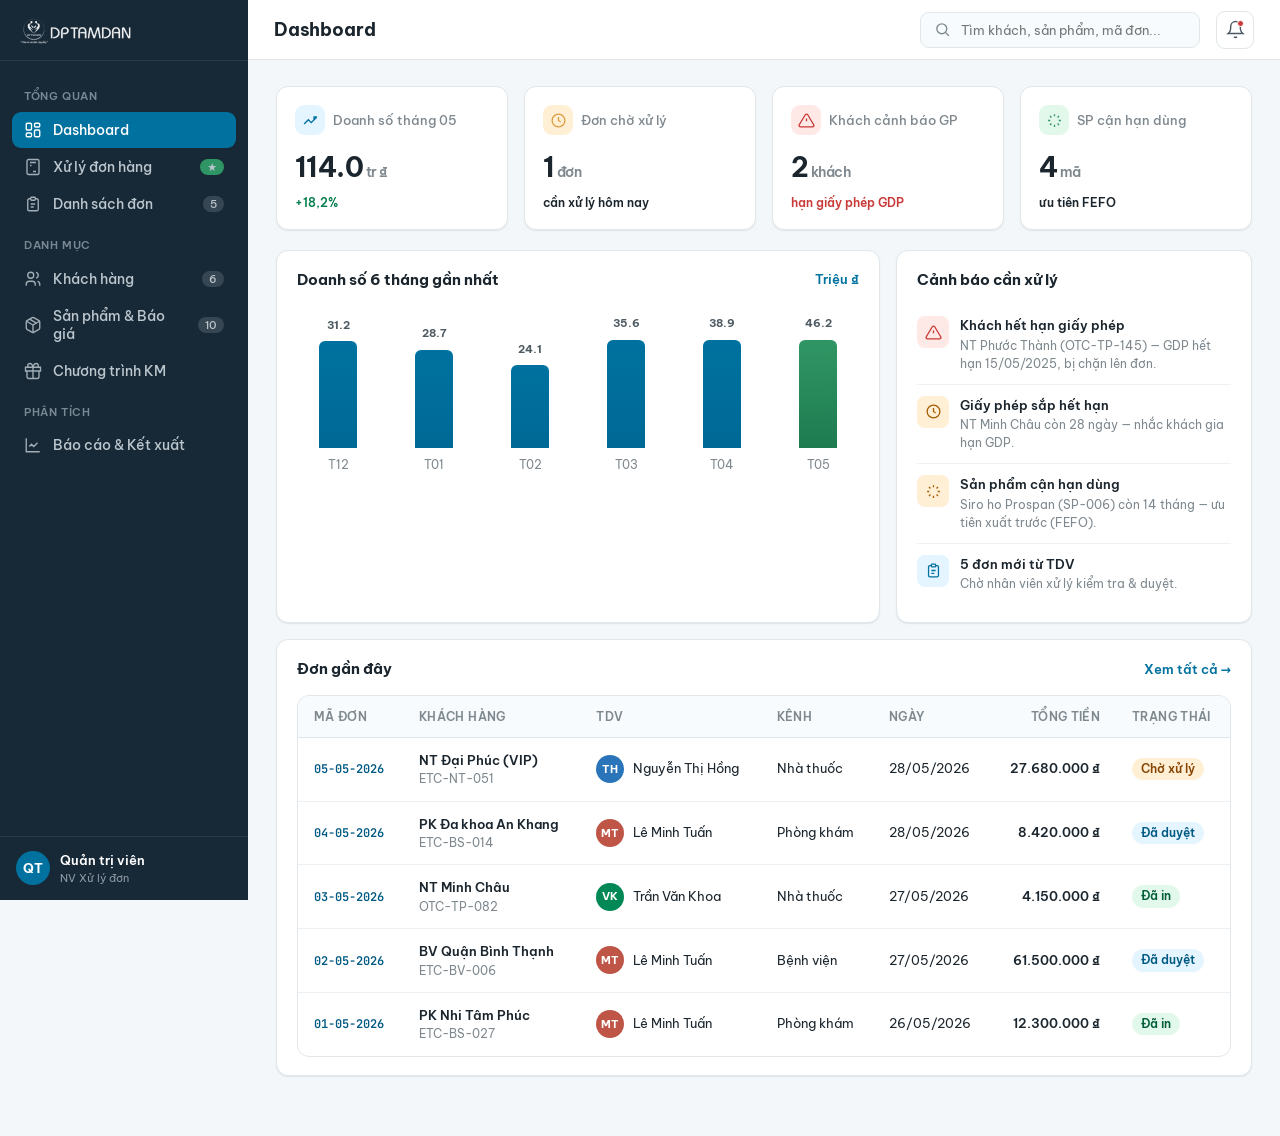
==== Web Admin.html @ df21a95e "feat: initialize administrative management modules, UI components, and demonstration assets" ====
<!DOCTYPE html>
<html lang="vi">
<head>
<meta charset="utf-8"/>
<meta name="viewport" content="width=device-width, initial-scale=1"/>
<title>Tâm Đan · Web Admin</title>
<link rel="stylesheet" href="app/theme.css"/>
<link rel="stylesheet" href="app/webadmin.css"/>
<link rel="stylesheet" href="app/order.css"/>
</head>
<body>
<div id="app" class="app"></div>

<script src="app/data.js"></script>
<script src="app/engine.js"></script>
<script src="app/admin-core.js"></script>
<script src="app/admin-order.js"></script>
<script src="app/admin-catalog.js"></script>
<script src="app/tweaks.js"></script>
<script>render();</script>
</body>
</html>
---- app/theme.css ----
/* =========================================================================
   THEME — Hệ thống Quản trị Bán hàng Tâm Đan
   Tông y dược tin cậy: xanh dương chủ đạo, xanh lá tích cực, đỏ cảnh báo.
   ========================================================================= */
@import url('https://fonts.googleapis.com/css2?family=Be+Vietnam+Pro:wght@300;400;500;600;700;800&family=JetBrains+Mono:wght@400;500;600&display=swap');

:root {
  /* Palette mặc định — "Xanh y dược" */
  --bg:        oklch(0.975 0.006 235);
  --surface:   oklch(1 0 0);
  --surface-2: oklch(0.985 0.005 235);
  --ink:       oklch(0.26 0.02 240);
  --ink-soft:  oklch(0.46 0.02 240);
  --ink-mute:  oklch(0.62 0.015 240);
  --line:      oklch(0.92 0.008 235);
  --line-soft: oklch(0.955 0.006 235);

  --primary:      oklch(0.52 0.11 235);
  --primary-700:  oklch(0.44 0.10 238);
  --primary-600:  oklch(0.49 0.11 236);
  --primary-50:   oklch(0.96 0.022 235);
  --primary-100:  oklch(0.93 0.038 235);

  --accent:     oklch(0.60 0.12 158);  /* xanh lá tích cực */
  --accent-50:  oklch(0.96 0.03 158);
  --accent-100: oklch(0.92 0.05 158);

  --warn:    oklch(0.74 0.13 72);
  --warn-50: oklch(0.96 0.04 75);
  --danger:    oklch(0.56 0.18 26);
  --danger-50: oklch(0.96 0.035 26);

  --sidebar:     oklch(0.27 0.035 245);
  --sidebar-2:   oklch(0.31 0.04 245);
  --sidebar-ink: oklch(0.86 0.015 235);

  --radius: 12px;
  --radius-sm: 8px;
  --radius-lg: 18px;
  --shadow-sm: 0 1px 2px oklch(0.4 0.03 240 / 0.06), 0 1px 1px oklch(0.4 0.03 240 / 0.04);
  --shadow:    0 4px 14px oklch(0.4 0.03 240 / 0.08), 0 1px 3px oklch(0.4 0.03 240 / 0.05);
  --shadow-lg: 0 18px 48px oklch(0.35 0.04 245 / 0.16);

  --font: 'Be Vietnam Pro', system-ui, sans-serif;
  --mono: 'JetBrains Mono', ui-monospace, monospace;
}

/* Biến thể phong cách qua Tweaks: data-theme trên :root */
:root[data-theme="green"] {
  --primary:     oklch(0.52 0.10 162);
  --primary-700: oklch(0.43 0.09 164);
  --primary-600: oklch(0.48 0.10 163);
  --primary-50:  oklch(0.96 0.024 162);
  --primary-100: oklch(0.93 0.04 162);
  --accent:      oklch(0.58 0.12 235);
  --accent-50:   oklch(0.96 0.03 235);
  --accent-100:  oklch(0.92 0.05 235);
  --sidebar:     oklch(0.28 0.035 168);
  --sidebar-2:   oklch(0.32 0.04 168);
}
:root[data-theme="slate"] {
  --primary:     oklch(0.44 0.04 245);
  --primary-700: oklch(0.36 0.035 248);
  --primary-600: oklch(0.41 0.04 246);
  --primary-50:  oklch(0.96 0.008 245);
  --primary-100: oklch(0.92 0.012 245);
  --accent:      oklch(0.58 0.10 200);
  --accent-50:   oklch(0.96 0.025 200);
  --accent-100:  oklch(0.92 0.04 200);
  --sidebar:     oklch(0.24 0.012 248);
  --sidebar-2:   oklch(0.29 0.015 248);
}

* { box-sizing: border-box; }
html, body { margin: 0; padding: 0; }
body {
  font-family: var(--font);
  color: var(--ink);
  background: var(--bg);
  font-size: 14px;
  line-height: 1.5;
  -webkit-font-smoothing: antialiased;
  text-rendering: optimizeLegibility;
}
button { font-family: inherit; cursor: pointer; }
.num { font-variant-numeric: tabular-nums; font-feature-settings: "tnum"; }
.mono { font-family: var(--mono); }

/* ---- Tiện ích chung ---- */
.badge {
  display: inline-flex; align-items: center; gap: 5px;
  padding: 2px 9px; border-radius: 999px; font-size: 11.5px; font-weight: 600;
  line-height: 1.6; white-space: nowrap;
}
.badge-blue   { background: var(--primary-50); color: var(--primary-700); }
.badge-green  { background: var(--accent-50); color: oklch(0.42 0.11 158); }
.badge-warn   { background: var(--warn-50); color: oklch(0.46 0.12 60); }
.badge-danger { background: var(--danger-50); color: var(--danger); }
.badge-gray   { background: var(--surface-2); color: var(--ink-soft); border: 1px solid var(--line); }
.dot { width: 7px; height: 7px; border-radius: 50%; display: inline-block; }

.btn {
  display: inline-flex; align-items: center; justify-content: center; gap: 7px;
  padding: 9px 16px; border-radius: var(--radius-sm); border: 1px solid transparent;
  font-size: 13.5px; font-weight: 600; transition: all .15s ease; white-space: nowrap;
}
.btn-primary { background: var(--primary); color: #fff; box-shadow: var(--shadow-sm); }
.btn-primary:hover { background: var(--primary-600); }
.btn-ghost { background: var(--surface); color: var(--ink-soft); border-color: var(--line); }
.btn-ghost:hover { background: var(--surface-2); color: var(--ink); }
.btn-sm { padding: 6px 11px; font-size: 12.5px; }
.btn-accent { background: var(--accent); color: #fff; }

.card {
  background: var(--surface); border: 1px solid var(--line);
  border-radius: var(--radius); box-shadow: var(--shadow-sm);
}

::-webkit-scrollbar { width: 10px; height: 10px; }
::-webkit-scrollbar-thumb { background: oklch(0.85 0.01 240); border-radius: 6px; border: 2px solid var(--bg); }
::-webkit-scrollbar-thumb:hover { background: oklch(0.78 0.015 240); }
---- app/webadmin.css ----
/* =========================================================================
   WEB ADMIN — layout & screens
   ========================================================================= */

.app {
  display: grid;
  grid-template-columns: 248px 1fr;
  min-height: 100vh;
}

/* icon sizing — SVG mặc định không có kích thước */
.search > svg { width: 17px; height: 17px; flex-shrink: 0; }
.btn svg { width: 16px; height: 16px; }
.btn-sm svg { width: 15px; height: 15px; }
.topbar .ic-btn svg { width: 19px; height: 19px; }
.filter-pill svg { width: 15px; height: 15px; }
.kpi .ic svg { width: 17px; height: 17px; }
.alert-row .ai svg { width: 17px; height: 17px; }
.panel-head svg { width: 16px; height: 16px; }

/* ---------- Sidebar ---------- */
.sidebar {
  background: var(--sidebar);
  color: var(--sidebar-ink);
  display: flex; flex-direction: column;
  position: sticky; top: 0; height: 100vh;
}
.sb-brand {
  display: flex; align-items: center; gap: 10px;
  padding: 18px 20px 16px;
  border-bottom: 1px solid oklch(1 0 0 / 0.08);
}
.sb-brand img { height: 26px; width: auto; filter: brightness(0) invert(1); opacity: 0.96; }
.sb-brand .sub { font-size: 10.5px; color: oklch(0.72 0.02 235); letter-spacing: 0.04em; text-transform: uppercase; margin-top: 2px; }
.sb-nav { padding: 12px 12px; flex: 1; overflow-y: auto; }
.sb-group { font-size: 10.5px; text-transform: uppercase; letter-spacing: 0.06em; color: oklch(0.62 0.025 240); margin: 16px 12px 7px; font-weight: 600; }
.sb-item {
  display: flex; align-items: center; gap: 11px;
  padding: 9px 12px; border-radius: 9px; color: oklch(0.82 0.015 235);
  font-size: 13.5px; font-weight: 500; cursor: pointer; transition: all .14s; margin-bottom: 1px;
  border: none; background: none; width: 100%; text-align: left;
}
.sb-item svg { width: 18px; height: 18px; flex-shrink: 0; opacity: 0.85; }
.sb-item:hover { background: oklch(1 0 0 / 0.06); color: #fff; }
.sb-item.active { background: var(--primary); color: #fff; box-shadow: var(--shadow-sm); }
.sb-item.active svg { opacity: 1; }
.sb-item .count { margin-left: auto; font-size: 11px; background: oklch(1 0 0 / 0.14); padding: 1px 7px; border-radius: 999px; }
.sb-foot { padding: 14px 16px; border-top: 1px solid oklch(1 0 0 / 0.08); display: flex; align-items: center; gap: 10px; }
.sb-foot .av { width: 34px; height: 34px; border-radius: 50%; background: var(--primary); display: grid; place-items: center; font-weight: 700; color: #fff; font-size: 13px; }
.sb-foot .nm { font-size: 12.5px; font-weight: 600; color: #fff; }
.sb-foot .rl { font-size: 11px; color: oklch(0.68 0.02 240); }

/* ---------- Main ---------- */
.main { display: flex; flex-direction: column; min-width: 0; }
.topbar {
  height: 60px; background: var(--surface); border-bottom: 1px solid var(--line);
  display: flex; align-items: center; gap: 16px; padding: 0 26px; position: sticky; top: 0; z-index: 20;
}
.topbar h1 { font-size: 18px; font-weight: 700; margin: 0; letter-spacing: -0.01em; }
.topbar .crumb { font-size: 12.5px; color: var(--ink-mute); }
.search {
  margin-left: auto; display: flex; align-items: center; gap: 8px;
  background: var(--surface-2); border: 1px solid var(--line); border-radius: 9px;
  padding: 8px 13px; width: 280px; color: var(--ink-mute);
}
.search input { border: none; background: none; outline: none; font-family: inherit; font-size: 13px; color: var(--ink); width: 100%; }
.topbar .ic-btn { width: 38px; height: 38px; border-radius: 9px; border: 1px solid var(--line); background: var(--surface); display: grid; place-items: center; color: var(--ink-soft); position: relative; }
.topbar .ic-btn:hover { background: var(--surface-2); }
.topbar .ic-btn .dot { position: absolute; top: 8px; right: 9px; width: 7px; height: 7px; background: var(--danger); border-radius: 50%; border: 1.5px solid var(--surface); }

.screen { padding: 26px 28px 60px; max-width: 1320px; width: 100%; margin: 0 auto; }
.screen-head { display: flex; align-items: flex-end; gap: 16px; margin-bottom: 22px; }
.screen-head .t { font-size: 22px; font-weight: 700; letter-spacing: -0.02em; margin: 0; }
.screen-head .d { color: var(--ink-mute); font-size: 13.5px; margin-top: 3px; }
.screen-head .actions { margin-left: auto; display: flex; gap: 9px; }

/* ---------- Dashboard ---------- */
.kpi-grid { display: grid; grid-template-columns: repeat(4, 1fr); gap: 16px; margin-bottom: 20px; }
.kpi { padding: 18px 18px 16px; position: relative; overflow: hidden; }
.kpi .lbl { font-size: 12.5px; color: var(--ink-mute); font-weight: 500; display: flex; align-items: center; gap: 8px; }
.kpi .ic { width: 30px; height: 30px; border-radius: 9px; display: grid; place-items: center; flex-shrink: 0; }
.kpi .val { font-size: 27px; font-weight: 700; margin-top: 12px; letter-spacing: -0.02em; }
.kpi .val small { font-size: 14px; font-weight: 600; color: var(--ink-mute); }
.kpi .delta { font-size: 12px; margin-top: 6px; font-weight: 600; display: inline-flex; align-items: center; gap: 4px; }
.kpi .delta.up { color: oklch(0.52 0.12 158); }
.kpi .delta.down { color: var(--danger); }

.dash-grid { display: grid; grid-template-columns: 1.7fr 1fr; gap: 16px; }
.panel { padding: 18px 20px; }
.panel-head { display: flex; align-items: center; margin-bottom: 14px; }
.panel-head .pt { font-size: 15px; font-weight: 700; }
.panel-head .pa { margin-left: auto; font-size: 12.5px; color: var(--primary); font-weight: 600; }

/* mini bar chart */
.bars { display: flex; align-items: flex-end; gap: 14px; height: 168px; padding-top: 10px; }
.bar-col { flex: 1; display: flex; flex-direction: column; align-items: center; gap: 8px; height: 100%; justify-content: flex-end; }
.bar { width: 100%; max-width: 38px; border-radius: 6px 6px 0 0; background: linear-gradient(var(--primary), var(--primary-600)); position: relative; transition: height .6s cubic-bezier(.4,0,.2,1); }
.bar.alt { background: linear-gradient(var(--accent), oklch(0.52 0.11 158)); }
.bar-col .bl { font-size: 11.5px; color: var(--ink-mute); }
.bar-col .bv { font-size: 11px; font-weight: 700; color: var(--ink-soft); }

/* alerts list */
.alert-row { display: flex; gap: 11px; padding: 11px 0; border-bottom: 1px solid var(--line-soft); }
.alert-row:last-child { border-bottom: none; }
.alert-row .ai { width: 32px; height: 32px; border-radius: 8px; display: grid; place-items: center; flex-shrink: 0; }
.alert-row .at { font-size: 13px; font-weight: 600; }
.alert-row .ad { font-size: 12px; color: var(--ink-mute); margin-top: 1px; }

/* ---------- Tables ---------- */
.tbl-wrap { overflow-x: auto; border-radius: var(--radius); border: 1px solid var(--line); background: var(--surface); }
table.tbl { width: 100%; border-collapse: collapse; font-size: 13px; }
.tbl thead th {
  text-align: left; padding: 12px 16px; font-size: 11.5px; font-weight: 600; text-transform: uppercase;
  letter-spacing: 0.03em; color: var(--ink-mute); background: var(--surface-2); border-bottom: 1px solid var(--line); white-space: nowrap;
}
.tbl tbody td { padding: 13px 16px; border-bottom: 1px solid var(--line-soft); vertical-align: middle; }
.tbl tbody tr:last-child td { border-bottom: none; }
.tbl tbody tr { transition: background .12s; }
.tbl tbody tr:hover { background: var(--primary-50); }
.tbl .r { text-align: right; }
.tbl .c { text-align: center; }
.tbl .code { font-family: var(--mono); font-size: 12px; font-weight: 600; color: var(--primary-700); }
.tbl .strong { font-weight: 600; }
.cell-2 .s { font-size: 11.5px; color: var(--ink-mute); }

.toolbar { display: flex; align-items: center; gap: 10px; margin-bottom: 14px; flex-wrap: wrap; }
.seg { display: inline-flex; background: var(--surface-2); border: 1px solid var(--line); border-radius: 9px; padding: 3px; gap: 2px; }
.seg button { border: none; background: none; padding: 6px 13px; font-size: 12.5px; font-weight: 600; color: var(--ink-soft); border-radius: 6px; }
.seg button.on { background: var(--surface); color: var(--primary-700); box-shadow: var(--shadow-sm); }
.filter-pill { display: inline-flex; align-items: center; gap: 7px; padding: 7px 13px; border-radius: 8px; border: 1px solid var(--line); background: var(--surface); font-size: 12.5px; color: var(--ink-soft); font-weight: 500; }

.av-sm { width: 28px; height: 28px; border-radius: 50%; display: grid; place-items: center; font-weight: 700; font-size: 11px; color: #fff; flex-shrink: 0; }
.flex { display: flex; align-items: center; gap: 9px; }
---- app/order.css ----
/* =========================================================================
   WEB ADMIN — Màn hình xử lý đơn (bộ máy tính) + form danh mục
   ========================================================================= */

/* icon sizing cho màn đơn */
.warn-banner svg { width: 19px; height: 19px; }
.gift-box .gh svg, .explain .eh svg { width: 16px; height: 16px; }
.prog-card .pc-ic svg { width: 19px; height: 19px; }
.rm-btn svg { width: 14px; height: 14px; }
.add-line > svg { width: 17px; height: 17px; color: var(--ink-mute); }
.x-btn svg { width: 16px; height: 16px; }

/* layout: lưới đơn bên trái, panel diễn giải bên phải */
.order-layout { display: grid; grid-template-columns: 1fr 360px; gap: 18px; align-items: start; }
.order-layout.layout-bottom { grid-template-columns: 1fr; }

@media (max-width: 1180px) {
  .order-layout { grid-template-columns: 1fr; }
  .order-layout .explain { position: static; margin-top: 16px; }
  .order-layout .explain-grid { columns: 2; column-gap: 22px; }
}
@media (max-width: 720px) {
  .ord-head .row { grid-template-columns: 1fr 1fr; }
  .order-layout .explain-grid { columns: 1; }
}

/* khối thông tin chung */
.ord-head { padding: 18px 20px; margin-bottom: 16px; }
.ord-head .row { display: grid; grid-template-columns: repeat(4, 1fr); gap: 16px; }
.fld { display: flex; flex-direction: column; gap: 5px; }
.fld label { font-size: 11.5px; font-weight: 600; color: var(--ink-mute); text-transform: uppercase; letter-spacing: 0.03em; }
.fld select, .fld input {
  font-family: inherit; font-size: 13.5px; color: var(--ink); padding: 9px 11px;
  border: 1px solid var(--line); border-radius: 8px; background: var(--surface); outline: none; transition: border .14s;
}
.fld select:focus, .fld input:focus { border-color: var(--primary); box-shadow: 0 0 0 3px var(--primary-50); }
.fld .static { padding: 9px 11px; background: var(--surface-2); border: 1px solid var(--line-soft); border-radius: 8px; font-size: 13px; min-height: 39px; }
.fld .static.empty { color: var(--ink-mute); }

.cust-card { display: flex; align-items: center; gap: 13px; padding: 14px 16px; border-radius: var(--radius); border: 1px solid var(--line); background: var(--surface-2); margin-top: 4px; }
.cust-card .ava { width: 44px; height: 44px; border-radius: 11px; display: grid; place-items: center; font-weight: 700; color: #fff; font-size: 15px; flex-shrink: 0; }
.cust-card .nm { font-weight: 700; font-size: 14.5px; }
.cust-card .meta { font-size: 12px; color: var(--ink-mute); margin-top: 2px; }
.cust-card .gdp { margin-left: auto; text-align: right; }

/* lưới sản phẩm */
.ord-grid-wrap { overflow: visible; }
table.ord-grid { width: 100%; border-collapse: collapse; font-size: 13px; }
.ord-grid thead th { text-align: left; padding: 10px 12px; font-size: 11px; font-weight: 600; text-transform: uppercase; letter-spacing: 0.03em; color: var(--ink-mute); border-bottom: 1px solid var(--line); white-space: nowrap; }
.ord-grid th.r, .ord-grid td.r { text-align: right; }
.ord-grid th.c, .ord-grid td.c { text-align: center; }
.ord-grid tbody td { padding: 10px 12px; border-bottom: 1px solid var(--line-soft); vertical-align: middle; }
.ord-grid tbody tr.warn-row { background: var(--warn-50); }
.ord-grid .pname { font-weight: 600; }
.ord-grid .pmeta { font-size: 11px; color: var(--ink-mute); display: flex; gap: 6px; align-items: center; margin-top: 2px; }
.ord-grid input.qty { width: 64px; text-align: center; font-family: var(--mono); font-weight: 600; padding: 6px; border: 1px solid var(--line); border-radius: 7px; font-size: 13px; outline: none; }
.ord-grid input.qty:focus { border-color: var(--primary); box-shadow: 0 0 0 3px var(--primary-50); }
.price-tag { display: inline-flex; flex-direction: column; align-items: flex-end; }
.price-tag .pv { font-family: var(--mono); font-weight: 600; font-variant-numeric: tabular-nums; }
.price-tag .pk { font-size: 10px; font-weight: 700; text-transform: uppercase; letter-spacing: 0.04em; margin-top: 1px; }
.pk-thung { color: oklch(0.42 0.11 158); }
.pk-hop { color: var(--ink-mute); }
.pk-thau { color: var(--primary-700); }
.pk-mot-gia { color: var(--ink-mute); }
.gift-cell { color: oklch(0.42 0.11 158); font-weight: 700; font-family: var(--mono); }
.ord-grid .line-tot { font-family: var(--mono); font-weight: 700; font-variant-numeric: tabular-nums; }
.rm-btn { width: 26px; height: 26px; border-radius: 7px; border: 1px solid var(--line); background: var(--surface); color: var(--ink-mute); display: grid; place-items: center; }
.rm-btn:hover { border-color: var(--danger); color: var(--danger); background: var(--danger-50); }
.toggle-price { font-size: 10.5px; color: var(--primary); font-weight: 700; cursor: pointer; border: none; background: none; padding: 1px 0; text-decoration: underline; }

.add-line { display: flex; gap: 9px; padding: 12px; border-top: 1px dashed var(--line); align-items: center; }
.add-line select { flex: 1; font-family: inherit; font-size: 13px; padding: 9px 11px; border: 1px solid var(--line); border-radius: 8px; background: var(--surface); outline: none; }

/* tổng kết */
.ord-summary { padding: 16px 20px; margin-top: 16px; display: grid; grid-template-columns: 1fr auto; gap: 6px 30px; }
.sum-line { display: flex; justify-content: space-between; align-items: baseline; font-size: 13.5px; padding: 5px 0; }
.sum-line .k { color: var(--ink-soft); }
.sum-line .v { font-family: var(--mono); font-weight: 600; font-variant-numeric: tabular-nums; }
.sum-line.total { border-top: 2px solid var(--line); margin-top: 6px; padding-top: 12px; }
.sum-line.total .k { font-weight: 700; font-size: 15px; color: var(--ink); }
.sum-line.total .v { font-weight: 800; font-size: 20px; color: var(--primary-700); }

/* ---------- Panel diễn giải ---------- */
.explain { position: sticky; top: 78px; }
.explain .eh { padding: 15px 18px; border-bottom: 1px solid var(--line); display: flex; align-items: center; gap: 9px; }
.explain .eh .et { font-size: 14px; font-weight: 700; }
.explain .eh .es { font-size: 11px; color: var(--ink-mute); }
.explain-body { padding: 8px 18px 16px; max-height: 60vh; overflow-y: auto; }
.layout-bottom .explain { position: static; margin-top: 16px; }
.layout-bottom .explain-body { max-height: none; }
.layout-bottom .explain-grid { columns: 2; column-gap: 22px; }

.gift-box { background: var(--accent-50); border: 1px solid var(--accent-100); border-radius: 10px; padding: 12px 14px; margin: 12px 0; }
.gift-box .gh { font-size: 12px; font-weight: 700; color: oklch(0.42 0.11 158); text-transform: uppercase; letter-spacing: 0.03em; display: flex; align-items: center; gap: 7px; }
.gift-item { display: flex; align-items: center; gap: 8px; margin-top: 8px; font-size: 13px; }
.gift-item .gq { font-family: var(--mono); font-weight: 700; background: #fff; border: 1px solid var(--accent-100); border-radius: 6px; padding: 1px 8px; font-size: 12px; }

.dien-item { display: flex; gap: 10px; padding: 10px 0; border-bottom: 1px solid var(--line-soft); font-size: 12.5px; line-height: 1.55; color: var(--ink-soft); break-inside: avoid; }
.dien-item:last-child { border-bottom: none; }
.dien-item .di-num { width: 20px; height: 20px; border-radius: 6px; background: var(--primary-50); color: var(--primary-700); font-size: 10.5px; font-weight: 700; display: grid; place-items: center; flex-shrink: 0; font-family: var(--mono); }
.dien-item b { color: var(--ink); font-weight: 700; }

.warn-banner { display: flex; gap: 11px; padding: 13px 15px; border-radius: 10px; margin-bottom: 14px; align-items: flex-start; }
.warn-banner.danger { background: var(--danger-50); border: 1px solid oklch(0.85 0.06 26); }
.warn-banner.warn { background: var(--warn-50); border: 1px solid oklch(0.86 0.07 75); }
.warn-banner .wi { flex-shrink: 0; }
.warn-banner .wt { font-size: 13px; font-weight: 600; }
.warn-banner.danger .wt { color: var(--danger); }
.warn-banner.warn .wt { color: oklch(0.46 0.12 60); }

/* progress bars cho du lịch / hợp đồng năm */
.prog { margin: 12px 0; }
.prog .ph { display: flex; justify-content: space-between; font-size: 12px; margin-bottom: 6px; }
.prog .ph .pk { font-weight: 600; color: var(--ink-soft); }
.prog .ph .pv { font-family: var(--mono); font-weight: 700; }
.prog .track { height: 8px; background: var(--surface-2); border-radius: 99px; overflow: hidden; border: 1px solid var(--line-soft); }
.prog .fill { height: 100%; border-radius: 99px; background: linear-gradient(90deg, var(--primary), var(--accent)); transition: width .6s; }

/* ---------- Catalog forms / detail ---------- */
.prog-card { padding: 16px 18px; display: flex; flex-direction: column; gap: 0; }
.prog-card .pc-top { display: flex; align-items: flex-start; gap: 12px; }
.prog-card .pc-ic { width: 40px; height: 40px; border-radius: 11px; display: grid; place-items: center; flex-shrink: 0; }
.prog-card .pc-nm { font-weight: 700; font-size: 14.5px; }
.prog-card .pc-ky { font-size: 12px; color: var(--ink-mute); margin-top: 1px; }
.tier { display: flex; align-items: center; justify-content: space-between; padding: 9px 12px; background: var(--surface-2); border-radius: 8px; margin-top: 7px; font-size: 13px; }
.tier .tv { font-family: var(--mono); font-weight: 700; }
.prog-grid { display: grid; grid-template-columns: repeat(2, 1fr); gap: 16px; }

.detail-grid { display: grid; grid-template-columns: 1fr 1fr; gap: 9px 26px; }
.dl { display: flex; justify-content: space-between; gap: 12px; padding: 9px 0; border-bottom: 1px solid var(--line-soft); font-size: 13px; }
.dl .k { color: var(--ink-mute); }
.dl .v { font-weight: 600; text-align: right; }

/* modal/drawer */
.drawer-mask { position: fixed; inset: 0; background: oklch(0.2 0.03 245 / 0.42); z-index: 100; display: flex; justify-content: flex-end; opacity: 0; pointer-events: none; transition: opacity .22s; }
.drawer-mask.open { opacity: 1; pointer-events: auto; }
.drawer { width: 520px; max-width: 92vw; background: var(--surface); height: 100%; box-shadow: var(--shadow-lg); transform: translateX(30px); transition: transform .26s cubic-bezier(.4,0,.2,1); display: flex; flex-direction: column; }
.drawer-mask.open .drawer { transform: none; }
.drawer-head { padding: 18px 22px; border-bottom: 1px solid var(--line); display: flex; align-items: center; gap: 12px; }
.drawer-body { padding: 20px 22px; overflow-y: auto; flex: 1; }
.x-btn { width: 34px; height: 34px; border-radius: 8px; border: 1px solid var(--line); background: var(--surface); display: grid; place-items: center; color: var(--ink-soft); margin-left: auto; }
.x-btn:hover { background: var(--surface-2); }
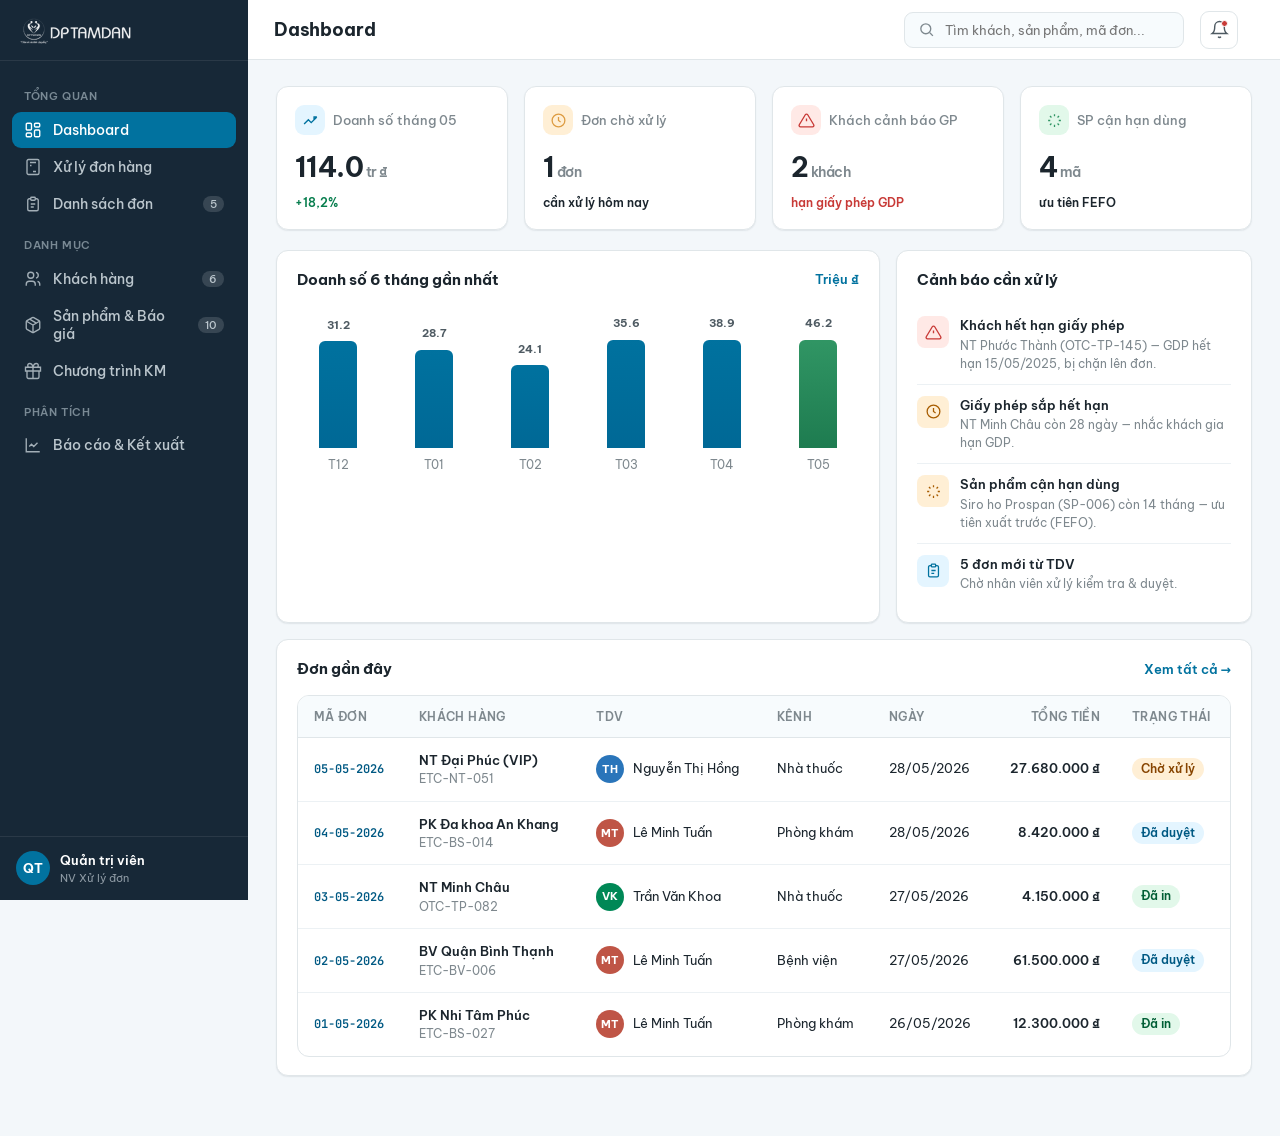
==== commit 62fb50ef: "feat: implement customer management module and modularize admin administrative logic" ====
--- a/Web Admin.html
+++ b/Web Admin.html
@@ -16,6 +16,7 @@
 <script src="app/admin-core.js"></script>
 <script src="app/admin-order.js"></script>
 <script src="app/admin-catalog.js"></script>
+<script src="app/admin-actions.js"></script>
 <script src="app/tweaks.js"></script>
 <script>render();</script>
 </body>
--- a/app/order.css
+++ b/app/order.css
@@ -140,3 +140,83 @@
 .drawer-body { padding: 20px 22px; overflow-y: auto; flex: 1; }
 .x-btn { width: 34px; height: 34px; border-radius: 8px; border: 1px solid var(--line); background: var(--surface); display: grid; place-items: center; color: var(--ink-soft); margin-left: auto; }
 .x-btn:hover { background: var(--surface-2); }
+
+/* ---------- Form Thêm sản phẩm (drawer) ---------- */
+.drawer.wide { width: 588px; }
+.drawer-head .ava svg { width: 21px; height: 21px; }
+.drawer-foot { padding: 14px 22px; border-top: 1px solid var(--line); display: flex; gap: 10px; justify-content: flex-end; background: var(--surface); box-shadow: 0 -4px 14px oklch(0.4 0.03 240 / 0.05); }
+
+.fsec { padding: 2px 0 18px; }
+.fsec + .fsec { border-top: 1px solid var(--line-soft); padding-top: 17px; }
+.fsh { display: flex; align-items: center; gap: 9px; font-size: 14px; font-weight: 700; margin-bottom: 14px; }
+.fsn { width: 22px; height: 22px; border-radius: 7px; background: var(--primary-50); color: var(--primary-700); font-size: 12px; font-weight: 700; display: grid; place-items: center; font-family: var(--mono); flex-shrink: 0; }
+.fsh-sub { font-size: 10.5px; font-weight: 600; color: var(--ink-mute); background: var(--surface-2); border: 1px solid var(--line); padding: 2px 8px; border-radius: 999px; text-transform: uppercase; letter-spacing: 0.04em; }
+
+.fgrid { display: grid; grid-template-columns: 1fr 1fr; gap: 13px; }
+.fgrid .span2 { grid-column: span 2; }
+.fld .req { color: var(--danger); }
+.fld .opt { font-weight: 500; color: var(--ink-mute); text-transform: none; letter-spacing: 0; }
+.fld input.err { border-color: var(--danger); box-shadow: 0 0 0 3px var(--danger-50); }
+.fld .affix.err { border-color: var(--danger); box-shadow: 0 0 0 3px var(--danger-50); }
+.fld select { appearance: none; background-image: url("data:image/svg+xml,%3Csvg xmlns='http://www.w3.org/2000/svg' width='12' height='12' viewBox='0 0 24 24' fill='none' stroke='%2394a3b8' stroke-width='2.4'%3E%3Cpath d='M6 9l6 6 6-6'/%3E%3C/svg%3E"); background-repeat: no-repeat; background-position: right 11px center; padding-right: 30px; }
+
+.affix { display: flex; align-items: center; border: 1px solid var(--line); border-radius: 8px; background: var(--surface); overflow: hidden; transition: border .14s, box-shadow .14s; }
+.affix:focus-within { border-color: var(--primary); box-shadow: 0 0 0 3px var(--primary-50); }
+.affix input { border: none !important; box-shadow: none !important; border-radius: 0 !important; flex: 1; min-width: 0; font-variant-numeric: tabular-nums; }
+.affix .suf { padding: 0 13px; font-size: 12px; color: var(--ink-mute); font-weight: 600; white-space: nowrap; border-left: 1px solid var(--line-soft); align-self: stretch; display: flex; align-items: center; background: var(--surface-2); }
+
+.pill-group { display: flex; gap: 7px; flex-wrap: wrap; }
+.gpill { padding: 8px 14px; border-radius: 8px; border: 1px solid var(--line); background: var(--surface); font-size: 12.5px; font-weight: 600; color: var(--ink-soft); transition: all .14s; }
+.gpill:hover { border-color: var(--ink-mute); color: var(--ink); }
+.gpill.on { background: var(--primary-50); color: var(--primary-700); border-color: var(--primary); box-shadow: inset 0 0 0 1px var(--primary); }
+
+.toggle-row { display: flex; align-items: center; justify-content: space-between; gap: 14px; padding: 11px 14px; background: var(--surface-2); border: 1px solid var(--line); border-radius: 9px; }
+.toggle-row .tr-t { font-size: 13px; font-weight: 600; }
+.toggle-row .tr-d { font-size: 11.5px; color: var(--ink-mute); margin-top: 1px; }
+.switch { width: 42px; height: 24px; border-radius: 999px; background: oklch(0.85 0.012 240); border: none; position: relative; transition: background .18s; flex-shrink: 0; padding: 0; }
+.switch .knob { position: absolute; top: 3px; left: 3px; width: 18px; height: 18px; border-radius: 50%; background: #fff; box-shadow: var(--shadow-sm); transition: left .18s; }
+.switch.on { background: var(--primary); }
+.switch.on .knob { left: 21px; }
+
+.golden { display: flex; gap: 9px; padding: 11px 13px; background: var(--primary-50); border: 1px solid var(--primary-100); border-radius: 9px; font-size: 12px; line-height: 1.55; color: var(--primary-700); margin-bottom: 14px; }
+.golden svg { width: 16px; height: 16px; flex-shrink: 0; color: var(--primary); margin-top: 1px; }
+.golden b { font-weight: 700; }
+
+.fld-dim { opacity: 0.45; pointer-events: none; transition: opacity .18s; }
+
+/* ---------- Row actions · empty · modal · notifications ---------- */
+.row-acts { display: inline-flex; gap: 5px; opacity: 0; transition: opacity .14s; }
+.tbl tbody tr:hover .row-acts { opacity: 1; }
+.row-act { width: 28px; height: 28px; border-radius: 7px; border: 1px solid var(--line); background: var(--surface); color: var(--ink-soft); display: grid; place-items: center; }
+.row-act svg { width: 15px; height: 15px; }
+.row-act:hover { background: var(--surface-2); color: var(--ink); border-color: var(--ink-mute); }
+.row-act.danger:hover { background: var(--danger-50); color: var(--danger); border-color: oklch(0.85 0.06 26); }
+
+.empty-state { border: 1px dashed var(--line); border-radius: var(--radius); background: var(--surface); padding: 54px 20px; display: flex; flex-direction: column; align-items: center; gap: 12px; color: var(--ink-mute); }
+.empty-state .es-ic { width: 46px; height: 46px; border-radius: 13px; background: var(--surface-2); display: grid; place-items: center; }
+.empty-state .es-ic svg { width: 22px; height: 22px; }
+.empty-state .es-t { font-size: 14px; font-weight: 600; }
+
+.modal-mask { position: fixed; inset: 0; background: oklch(0.2 0.03 245 / 0.42); z-index: 500; display: grid; place-items: center; opacity: 0; pointer-events: none; transition: opacity .2s; }
+.modal-mask.open { opacity: 1; pointer-events: auto; }
+.modal { width: 380px; max-width: 92vw; background: var(--surface); border-radius: var(--radius-lg); box-shadow: var(--shadow-lg); padding: 24px; text-align: center; transform: scale(0.96); transition: transform .2s cubic-bezier(.4,0,.2,1); }
+.modal-mask.open .modal { transform: none; }
+.modal-ic { width: 46px; height: 46px; border-radius: 13px; background: var(--danger-50); color: var(--danger); display: grid; place-items: center; margin: 0 auto 14px; }
+.modal-ic svg { width: 23px; height: 23px; }
+.modal-t { font-size: 16px; font-weight: 700; }
+.modal-d { font-size: 13px; color: var(--ink-mute); margin-top: 6px; line-height: 1.5; }
+.modal-acts { display: flex; gap: 10px; margin-top: 20px; }
+.modal-acts .btn { flex: 1; }
+
+#notiWrap { position: relative; }
+.noti-pop { position: absolute; top: 8px; right: 0; width: 340px; background: var(--surface); border: 1px solid var(--line); border-radius: 13px; box-shadow: var(--shadow-lg); z-index: 410; overflow: hidden; animation: notiIn .16s ease; }
+@keyframes notiIn { from { opacity: 0; transform: translateY(-6px); } }
+.noti-head { padding: 13px 16px; font-size: 14px; font-weight: 700; border-bottom: 1px solid var(--line); display: flex; align-items: center; gap: 8px; }
+.noti-list { max-height: 340px; overflow-y: auto; }
+.noti-row { display: flex; gap: 11px; align-items: flex-start; width: 100%; text-align: left; background: none; border: none; border-bottom: 1px solid var(--line-soft); padding: 12px 16px; }
+.noti-row:hover { background: var(--surface-2); }
+.noti-ic { width: 32px; height: 32px; border-radius: 9px; display: grid; place-items: center; flex-shrink: 0; }
+.noti-ic svg { width: 16px; height: 16px; }
+.noti-t { display: block; font-size: 13px; font-weight: 600; }
+.noti-d { display: block; font-size: 11.5px; color: var(--ink-mute); margin-top: 1px; }
+.noti-foot { padding: 9px 16px; font-size: 11px; color: var(--ink-mute); background: var(--surface-2); text-align: center; }
